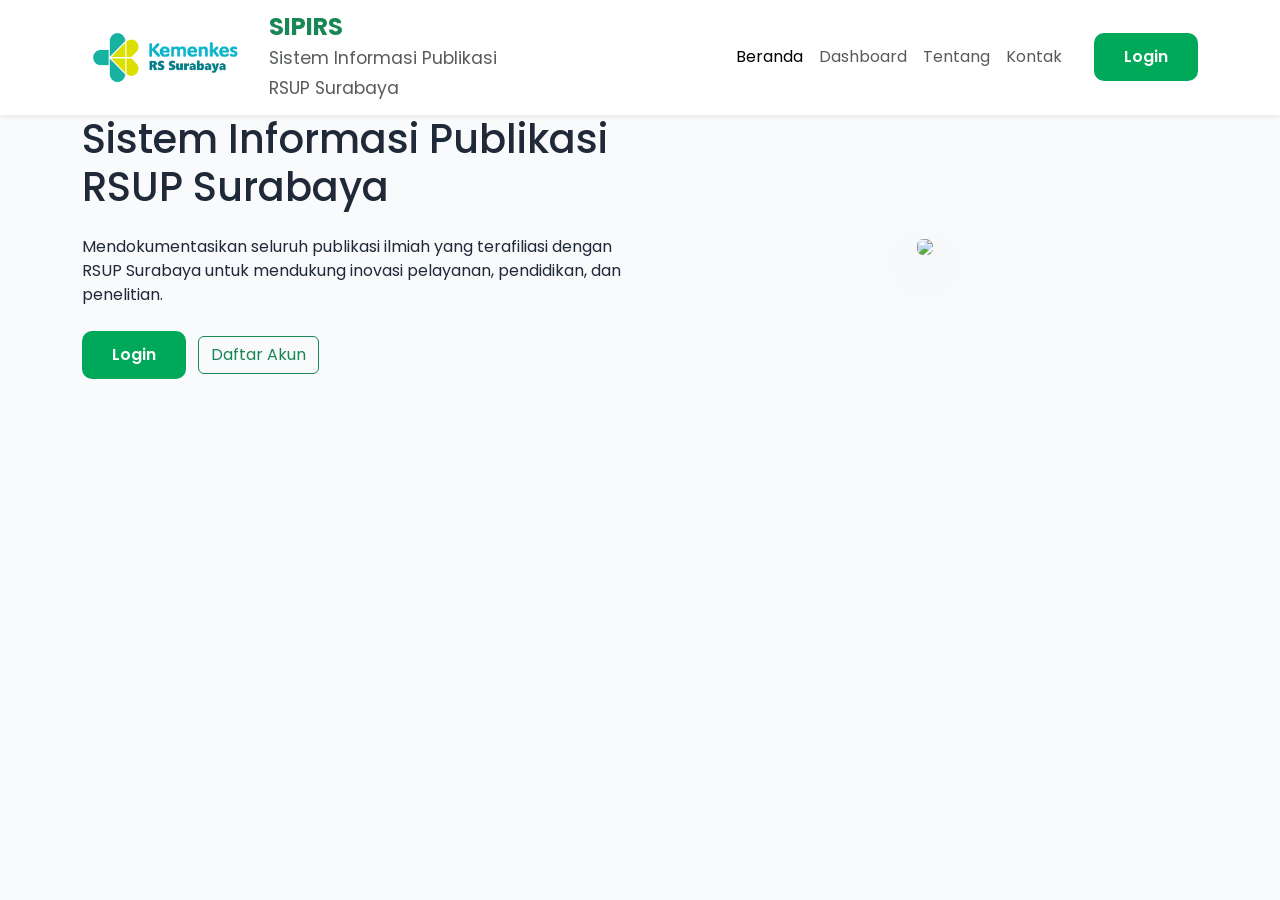
==== index.html @ 61754fc2 "Update index.html" ====
<!DOCTYPE html>
<html lang="id">

<head>

<meta charset="UTF-8">

<meta name="viewport"
content="width=device-width, initial-scale=1">

<title>SIPIRS | RSUP Surabaya</title>

<!-- Bootstrap 5 -->

<link href="https://cdn.jsdelivr.net/npm/bootstrap@5.3.7/dist/css/bootstrap.min.css" rel="stylesheet">

<!-- Bootstrap Icons -->

<link rel="stylesheet"
href="https://cdn.jsdelivr.net/npm/bootstrap-icons@1.11.3/font/bootstrap-icons.min.css">

<!-- Google Font -->

<link rel="preconnect" href="https://fonts.googleapis.com">

<link rel="preconnect"
href="https://fonts.gstatic.com"
crossorigin>

<link href="https://fonts.googleapis.com/css2?family=Poppins:wght@300;400;500;600;700&display=swap"
rel="stylesheet">

<!-- CSS -->

<link rel="stylesheet"
href="css/style.css">

</head>

<body>

<nav class="navbar navbar-expand-lg bg-white shadow-sm sticky-top">

<div class="container">

<a class="navbar-brand d-flex align-items-center" href="#">

<img src="assets/logo RSUP SURABAYA.png"
height="55"
class="me-3">

<div>

<h4 class="mb-0 text-success fw-bold">
SIPIRS
</h4>

<small class="text-muted">

Sistem Informasi Publikasi

<br>

RSUP Surabaya

</small>

</div>

</a>

<button
class="navbar-toggler"
type="button"
data-bs-toggle="collapse"
data-bs-target="#navbarNav">

<span class="navbar-toggler-icon"></span>

</button>

<div class="collapse navbar-collapse justify-content-end"
id="navbarNav">

<ul class="navbar-nav">

<li class="nav-item">

<a class="nav-link active"
href="#">

Beranda

</a>

</li>

<li class="nav-item">

<a class="nav-link"
href="#statistik">

Dashboard

</a>

</li>

<li class="nav-item">

<a class="nav-link"
href="#tentang">

Tentang

</a>

</li>

<li class="nav-item">

<a class="nav-link"
href="#kontak">

Kontak

</a>

</li>

</ul>

<a href="pages/login.html"
class="btn btn-kemenkes ms-4">

Login

</a>

</div>

</div>

</nav>



<section class="hero">

<div class="container">

<div class="row align-items-center">

<div class="col-lg-6">

<h1>

Sistem Informasi Publikasi

RSUP Surabaya

</h1>

<p class="mt-4">

Mendokumentasikan seluruh publikasi ilmiah

yang terafiliasi dengan RSUP Surabaya

untuk mendukung inovasi pelayanan,

pendidikan, dan penelitian.

</p>

<div class="mt-4">

<a href="pages/login.html"
class="btn btn-kemenkes">

Login

</a>

<a href="pages/register.html"
class="btn btn-outline-success ms-2">

Daftar Akun

</a>

</div>

</div>

<div class="col-lg-6 text-center">

<img
src="assets/hero-rsup.jpg"
class="img-fluid rounded shadow-lg">

</div>

</div>

</div>

</section>



<!-- Statistik -->



<!-- Tentang -->



<!-- Publikasi -->



<!-- Footer -->



<script src="https://cdn.jsdelivr.net/npm/bootstrap@5.3.7/dist/js/bootstrap.bundle.min.js"></script>

</body>

</html>
---- css/style.css ----
body{
    font-family:'Poppins',sans-serif;
    background:#F8FAFC;
    color:#1F2937;
}

.section{
    padding:80px 0;
}

.section-title{
    font-weight:700;
    color:#0F172A;
}

.btn-kemenkes{
    background:#00A859;
    color:white;
    border:none;
    border-radius:10px;
    padding:12px 30px;
    font-weight:600;
}

.btn-kemenkes:hover{
    background:#008C49;
    color:white;
}
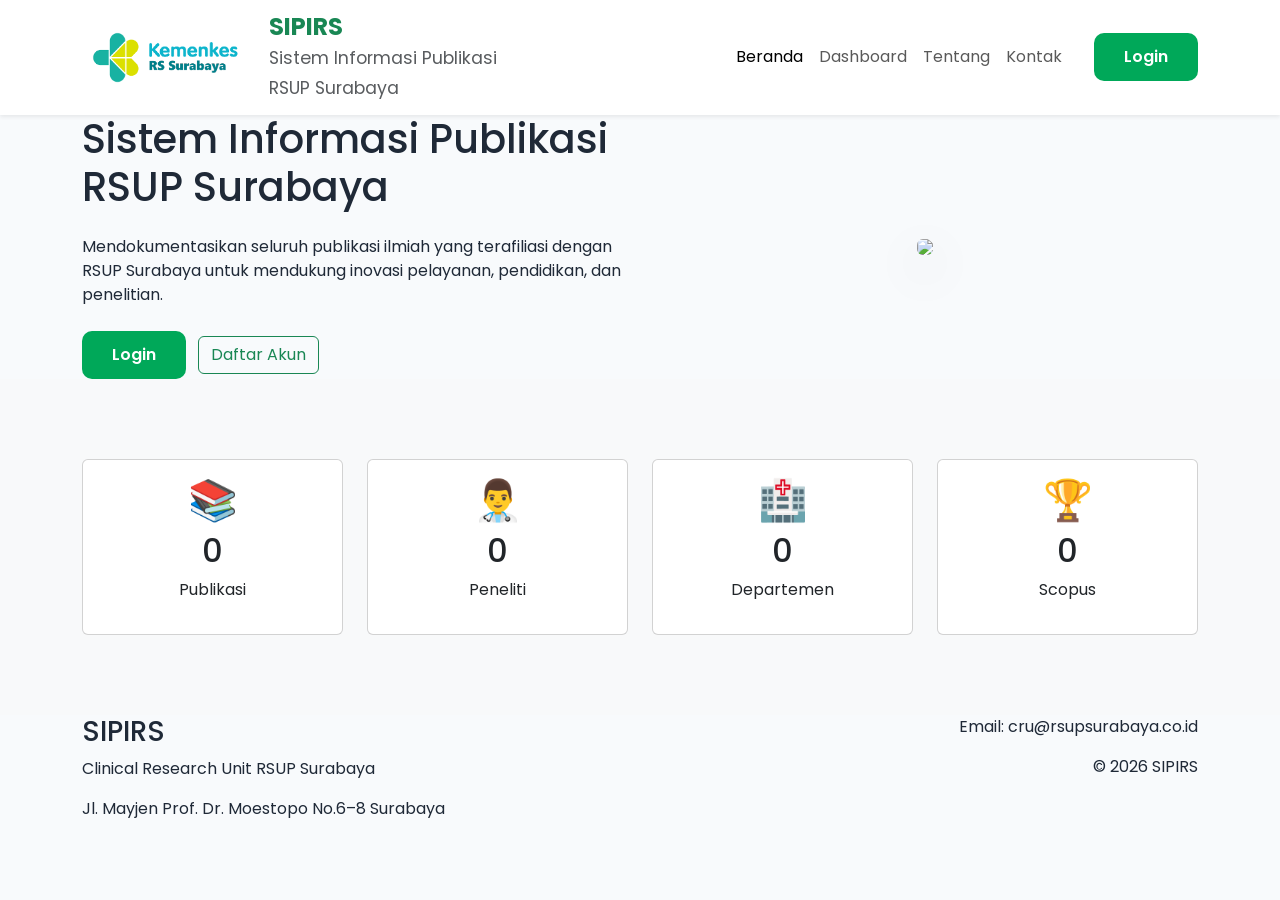
==== commit bc30494b: "Update index.html" ====
--- a/index.html
+++ b/index.html
@@ -209,7 +209,139 @@
 
 
 
-<!-- Statistik -->
+<section
+class="section bg-light"
+id="statistik">
+
+<div class="container">
+
+<div class="row text-center">
+
+<div class="col-md-3">
+
+<div class="card stat-card">
+
+<div class="card-body">
+
+<h1>
+
+📚
+
+</h1>
+
+<h2 id="totalPublikasi">
+
+0
+
+</h2>
+
+<p>
+
+Publikasi
+
+</p>
+
+</div>
+
+</div>
+
+</div>
+
+<div class="col-md-3">
+
+<div class="card stat-card">
+
+<div class="card-body">
+
+<h1>
+
+👨‍⚕️
+
+</h1>
+
+<h2 id="totalPeneliti">
+
+0
+
+</h2>
+
+<p>
+
+Peneliti
+
+</p>
+
+</div>
+
+</div>
+
+</div>
+
+<div class="col-md-3">
+
+<div class="card stat-card">
+
+<div class="card-body">
+
+<h1>
+
+🏥
+
+</h1>
+
+<h2 id="totalDepartemen">
+
+0
+
+</h2>
+
+<p>
+
+Departemen
+
+</p>
+
+</div>
+
+</div>
+
+</div>
+
+<div class="col-md-3">
+
+<div class="card stat-card">
+
+<div class="card-body">
+
+<h1>
+
+🏆
+
+</h1>
+
+<h2 id="totalScopus">
+
+0
+
+</h2>
+
+<p>
+
+Scopus
+
+</p>
+
+</div>
+
+</div>
+
+</div>
+
+</div>
+
+</div>
+
+</section>
 
 
 
@@ -221,7 +353,63 @@
 
 
 
-<!-- Footer -->
+<footer
+class="footer"
+id="kontak">
+
+<div class="container">
+
+<div class="row">
+
+<div class="col-lg-6">
+
+<h3>
+
+SIPIRS
+
+</h3>
+
+<p>
+
+Clinical Research Unit
+
+RSUP Surabaya
+
+</p>
+
+<p>
+
+Jl. Mayjen Prof. Dr. Moestopo No.6–8
+
+Surabaya
+
+</p>
+
+</div>
+
+<div class="col-lg-6 text-lg-end">
+
+<p>
+
+Email:
+
+cru@rsupsurabaya.co.id
+
+</p>
+
+<p>
+
+© 2026 SIPIRS
+
+</p>
+
+</div>
+
+</div>
+
+</div>
+
+</footer>
 
 
 
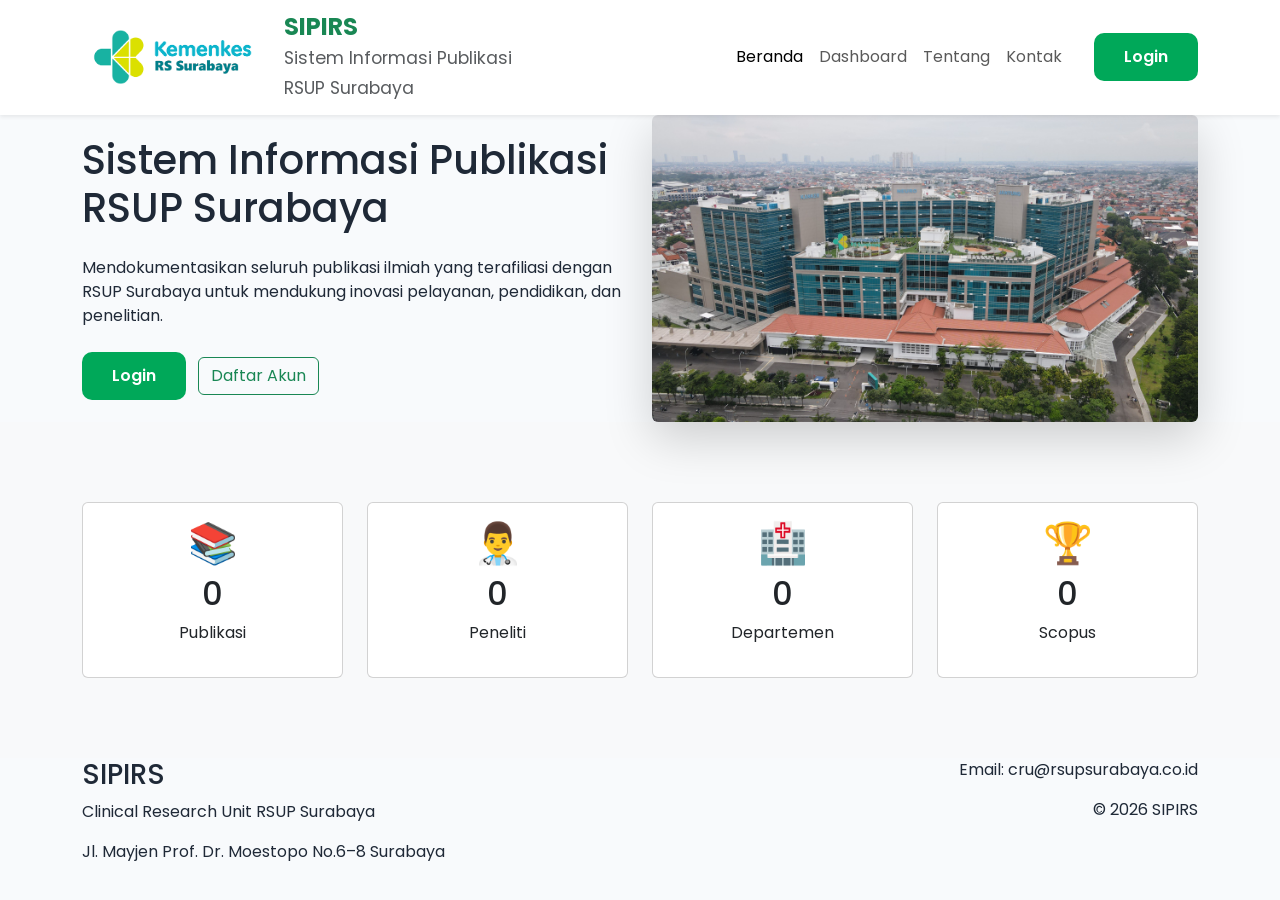
==== commit 28a79fc5: "Update index.html" ====
--- a/index.html
+++ b/index.html
@@ -39,6 +39,8 @@
 
 <body>
 
+<!-- Navbar -->
+  
 <nav class="navbar navbar-expand-lg bg-white shadow-sm sticky-top">
 
 <div class="container">
@@ -46,7 +48,8 @@
 <a class="navbar-brand d-flex align-items-center" href="#">
 
 <img src="assets/logo RSUP SURABAYA.png"
-height="55"
+alt="Logo RSUP Surabaya"
+height="60"
 class="me-3">
 
 <div>
@@ -56,14 +59,9 @@
 </h4>
 
 <small class="text-muted">
-
-Sistem Informasi Publikasi
-
-<br>
-
+Sistem Informasi Publikasi<br>
 RSUP Surabaya
-
-</small>
+</small>  
 
 </div>
 
@@ -143,7 +141,8 @@
 
 </nav>
 
-
+  
+<!-- Hero -->
 
 <section class="hero">
 
@@ -208,6 +207,7 @@
 </section>
 
 
+<!-- Statistik -->  
 
 <section
 class="section bg-light"
@@ -352,7 +352,8 @@
 <!-- Publikasi -->
 
 
-
+<!-- Footer -->
+  
 <footer
 class="footer"
 id="kontak">
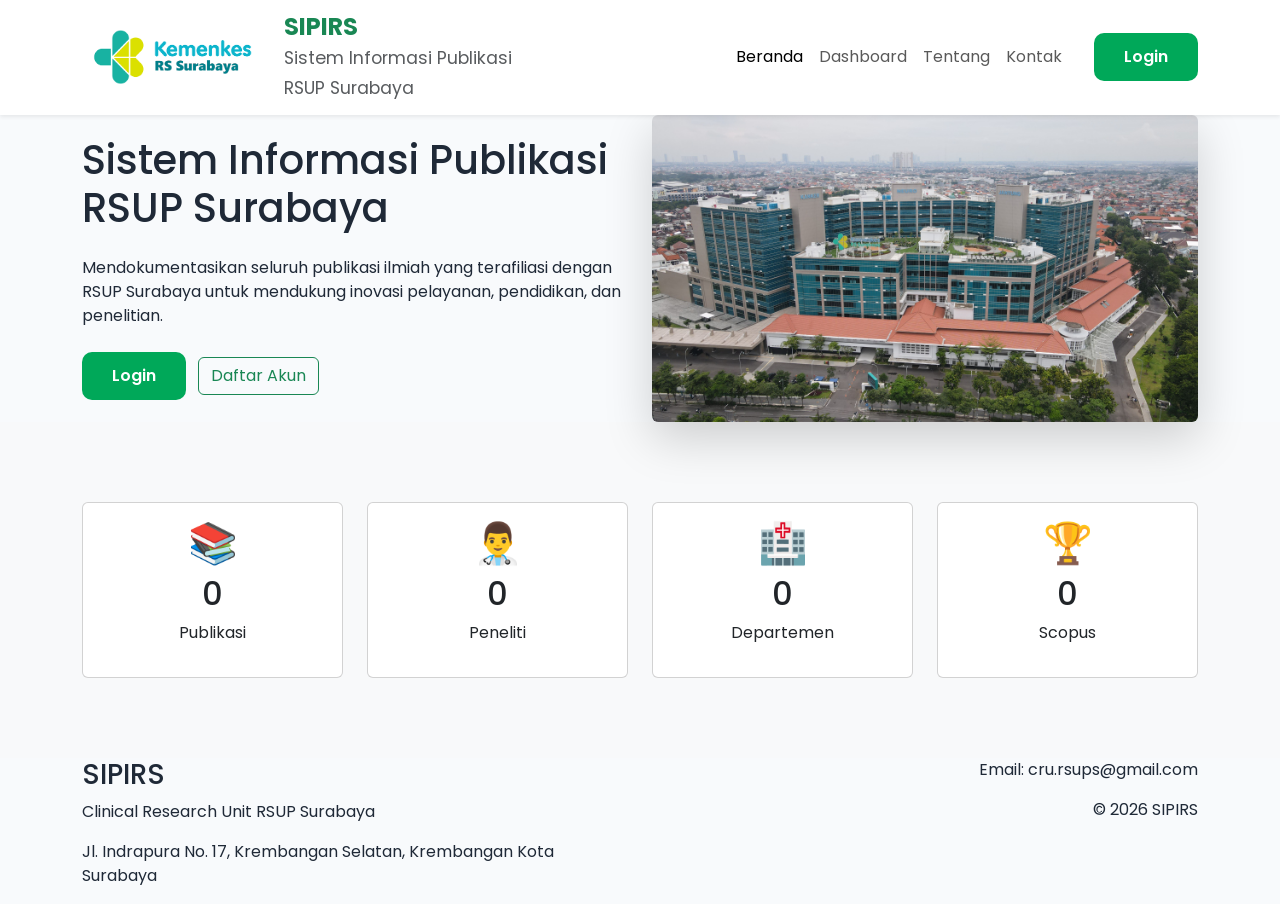
==== commit 51d507b5: "Update index.html" ====
--- a/index.html
+++ b/index.html
@@ -380,9 +380,9 @@
 
 <p>
 
-Jl. Mayjen Prof. Dr. Moestopo No.6–8
-
-Surabaya
+Jl. Indrapura No. 17, Krembangan Selatan, Krembangan
+
+Kota Surabaya
 
 </p>
 
@@ -394,7 +394,7 @@
 
 Email:
 
-cru@rsupsurabaya.co.id
+cru.rsups@gmail.com
 
 </p>
 
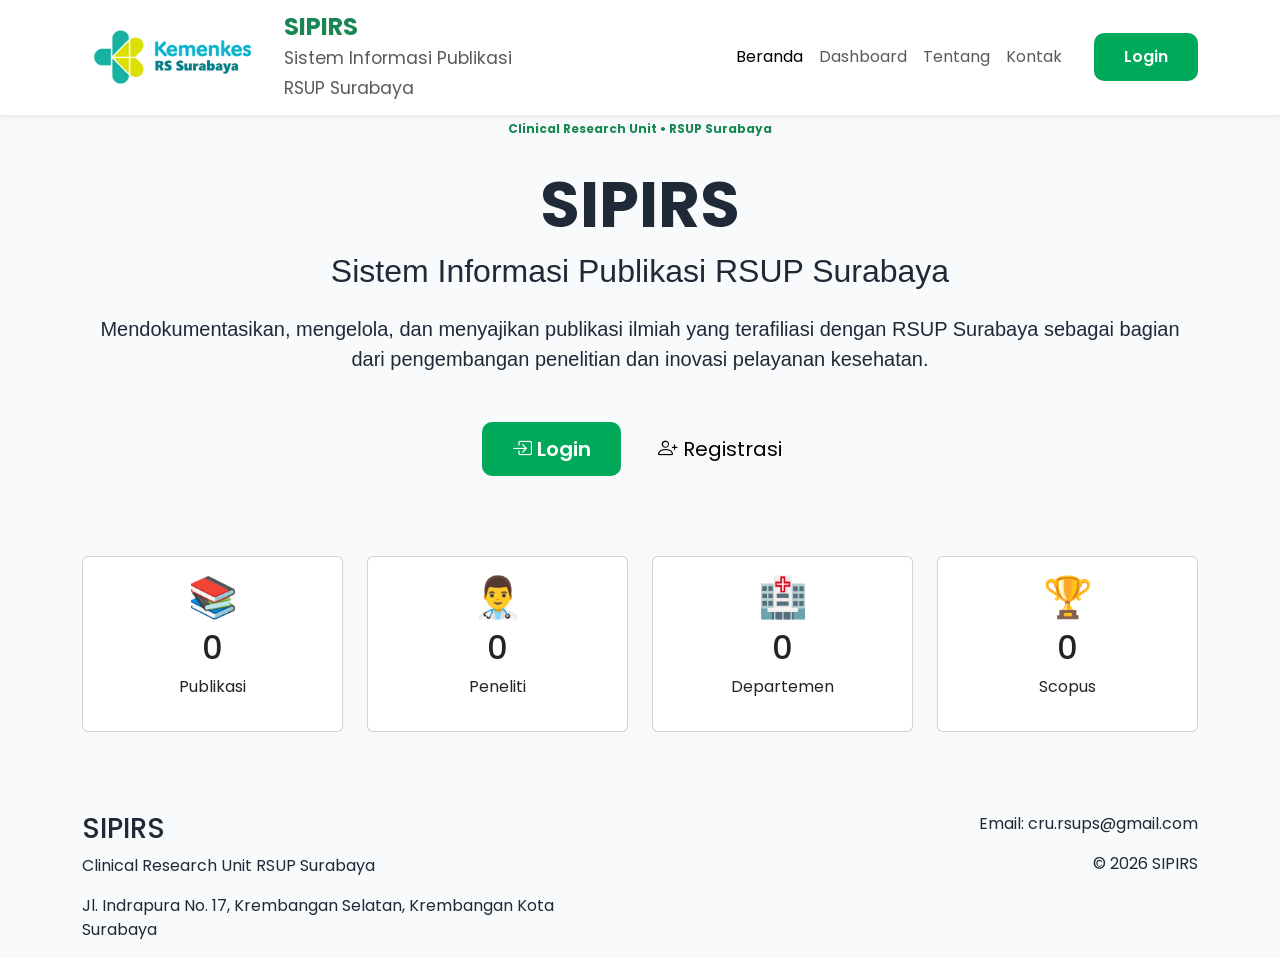
==== commit 9eeddba4: "Update index.html" ====
--- a/index.html
+++ b/index.html
@@ -47,7 +47,7 @@
 
 <a class="navbar-brand d-flex align-items-center" href="#">
 
-<img src="assets/logo RSUP SURABAYA.png"
+<img src="assets/logo-rsup.png"
 alt="Logo RSUP Surabaya"
 height="60"
 class="me-3">
@@ -142,63 +142,59 @@
 </nav>
 
   
-<!-- Hero -->
+<!-- HERO -->
 
 <section class="hero">
 
-<div class="container">
-
-<div class="row align-items-center">
-
-<div class="col-lg-6">
-
-<h1>
+<div class="container text-center">
+
+<div class="hero-content">
+
+<span class="badge bg-light text-success px-3 py-2 mb-4">
+
+Clinical Research Unit • RSUP Surabaya
+
+</span>
+
+<h1 class="display-3 fw-bold">
+
+SIPIRS
+
+</h1>
+
+<h2 class="fw-light mb-4">
 
 Sistem Informasi Publikasi
 
 RSUP Surabaya
 
-</h1>
-
-<p class="mt-4">
-
-Mendokumentasikan seluruh publikasi ilmiah
-
-yang terafiliasi dengan RSUP Surabaya
-
-untuk mendukung inovasi pelayanan,
-
-pendidikan, dan penelitian.
-
-</p>
-
-<div class="mt-4">
+</h2>
+
+<p class="lead mb-5">
+
+Mendokumentasikan, mengelola, dan menyajikan publikasi ilmiah
+yang terafiliasi dengan RSUP Surabaya sebagai bagian dari
+pengembangan penelitian dan inovasi pelayanan kesehatan.
+
+</p>
 
 <a href="pages/login.html"
-class="btn btn-kemenkes">
+class="btn btn-kemenkes btn-lg">
+
+<i class="bi bi-box-arrow-in-right"></i>
 
 Login
 
 </a>
 
 <a href="pages/register.html"
-class="btn btn-outline-success ms-2">
-
-Daftar Akun
-
-</a>
-
-</div>
-
-</div>
-
-<div class="col-lg-6 text-center">
-
-<img
-src="assets/hero-rsup.jpg"
-class="img-fluid rounded shadow-lg">
-
-</div>
+class="btn btn-light btn-lg ms-3">
+
+<i class="bi bi-person-plus"></i>
+
+Registrasi
+
+</a>
 
 </div>
 
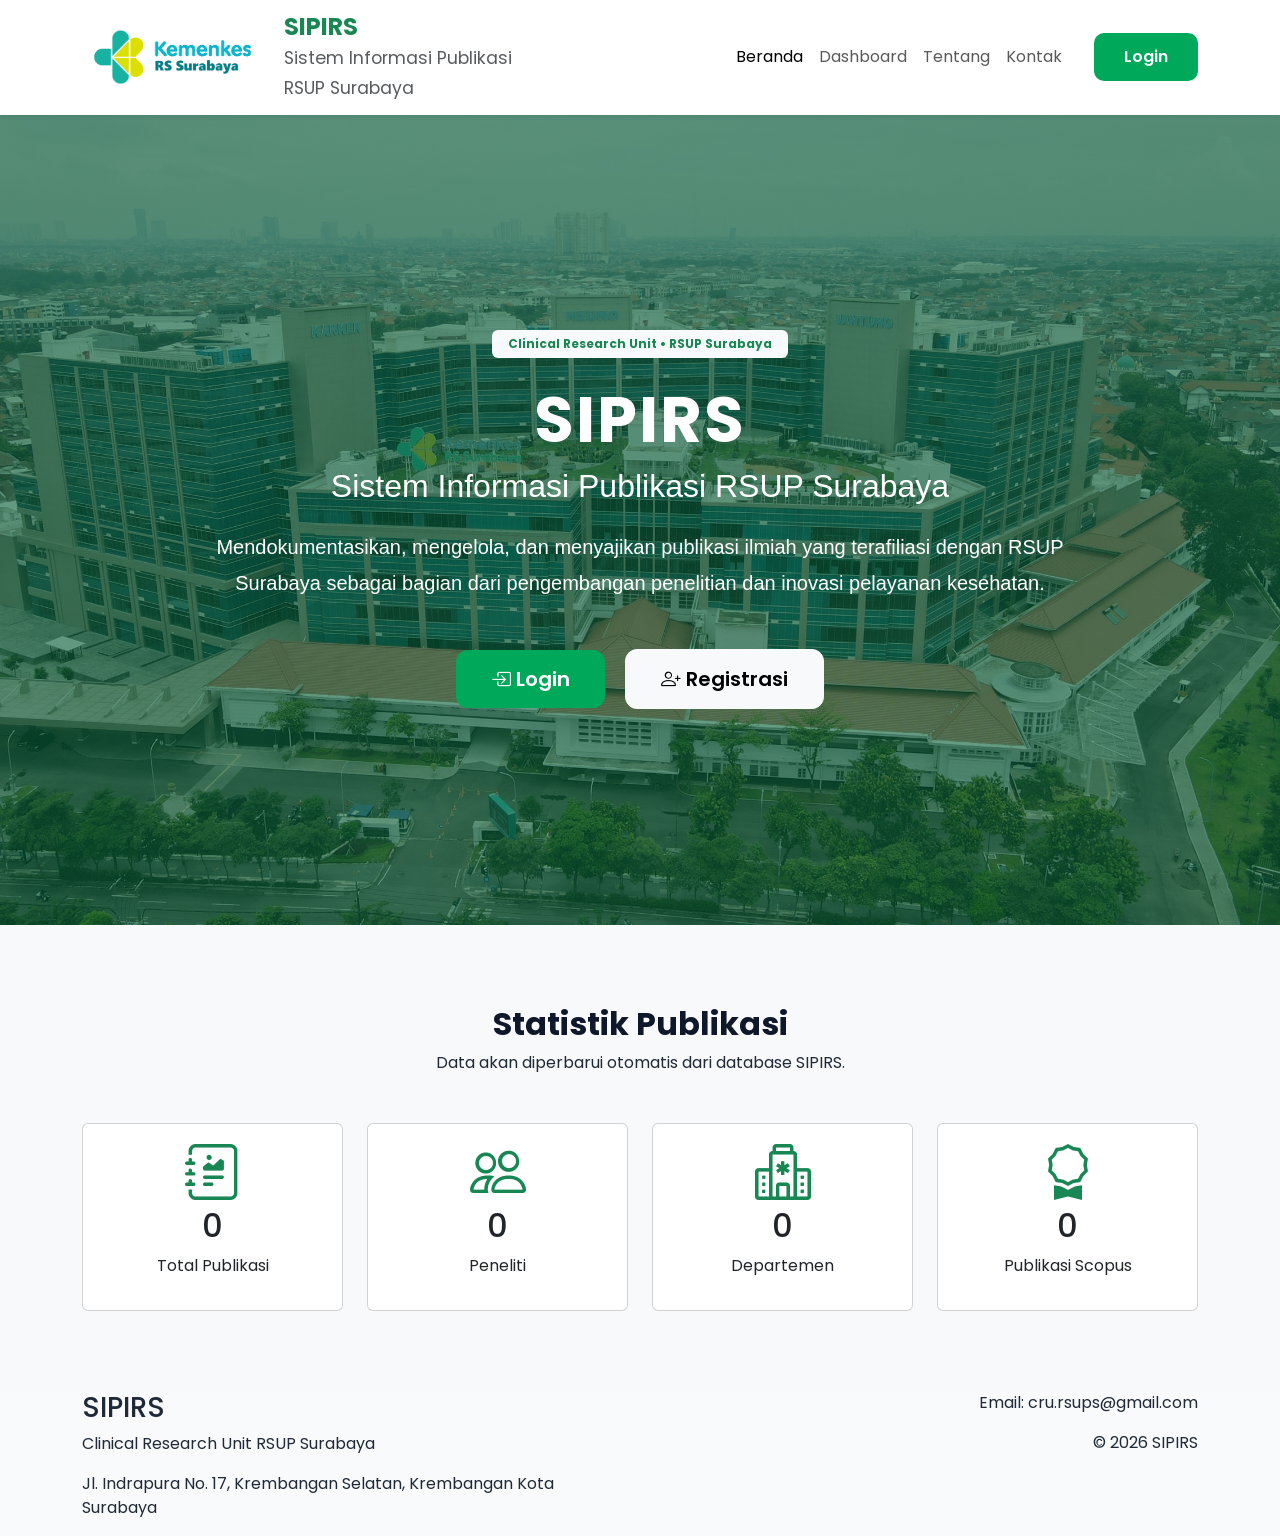
==== commit 541ad255: "Update index.html" ====
--- a/index.html
+++ b/index.html
@@ -205,37 +205,39 @@
 
 <!-- Statistik -->  
 
-<section
-class="section bg-light"
-id="statistik">
+<section class="section bg-light" id="statistik">
 
 <div class="container">
 
-<div class="row text-center">
+<div class="text-center mb-5">
+
+<h2 class="section-title">
+
+Statistik Publikasi
+
+</h2>
+
+<p>
+
+Data akan diperbarui otomatis dari database SIPIRS.
+
+</p>
+
+</div>
+
+<div class="row g-4">
 
 <div class="col-md-3">
 
-<div class="card stat-card">
-
-<div class="card-body">
-
-<h1>
-
-📚
-
-</h1>
-
-<h2 id="totalPublikasi">
-
-0
-
-</h2>
-
-<p>
-
-Publikasi
-
-</p>
+<div class="card stat-card h-100">
+
+<div class="card-body text-center">
+
+<i class="bi bi-journal-richtext display-4 text-success"></i>
+
+<h2 id="totalPublikasi">0</h2>
+
+<p>Total Publikasi</p>
 
 </div>
 
@@ -245,27 +247,15 @@
 
 <div class="col-md-3">
 
-<div class="card stat-card">
-
-<div class="card-body">
-
-<h1>
-
-👨‍⚕️
-
-</h1>
-
-<h2 id="totalPeneliti">
-
-0
-
-</h2>
-
-<p>
-
-Peneliti
-
-</p>
+<div class="card stat-card h-100">
+
+<div class="card-body text-center">
+
+<i class="bi bi-people display-4 text-success"></i>
+
+<h2 id="totalPeneliti">0</h2>
+
+<p>Peneliti</p>
 
 </div>
 
@@ -275,27 +265,15 @@
 
 <div class="col-md-3">
 
-<div class="card stat-card">
-
-<div class="card-body">
-
-<h1>
-
-🏥
-
-</h1>
-
-<h2 id="totalDepartemen">
-
-0
-
-</h2>
-
-<p>
-
-Departemen
-
-</p>
+<div class="card stat-card h-100">
+
+<div class="card-body text-center">
+
+<i class="bi bi-hospital display-4 text-success"></i>
+
+<h2 id="totalDepartemen">0</h2>
+
+<p>Departemen</p>
 
 </div>
 
@@ -305,27 +283,15 @@
 
 <div class="col-md-3">
 
-<div class="card stat-card">
-
-<div class="card-body">
-
-<h1>
-
-🏆
-
-</h1>
-
-<h2 id="totalScopus">
-
-0
-
-</h2>
-
-<p>
-
-Scopus
-
-</p>
+<div class="card stat-card h-100">
+
+<div class="card-body text-center">
+
+<i class="bi bi-award display-4 text-success"></i>
+
+<h2 id="totalScopus">0</h2>
+
+<p>Publikasi Scopus</p>
 
 </div>
 
@@ -338,7 +304,6 @@
 </div>
 
 </section>
-
 
 
 <!-- Tentang -->
--- a/css/style.css
+++ b/css/style.css
@@ -26,3 +26,71 @@
     background:#008C49;
     color:white;
 }
+
+/* HERO */
+
+.hero{
+
+height:90vh;
+
+background:
+linear-gradient(
+rgba(0,90,50,.60),
+rgba(0,90,50,.60)
+),
+
+url("../assets/hero-rsup.jpg");
+
+background-size:cover;
+
+background-position:center;
+
+display:flex;
+
+align-items:center;
+
+justify-content:center;
+
+color:white;
+
+}
+
+.hero-content{
+
+max-width:850px;
+
+margin:auto;
+
+}
+
+.hero h1{
+
+font-weight:700;
+
+letter-spacing:2px;
+
+}
+
+.hero h2{
+
+font-weight:300;
+
+}
+
+.hero p{
+
+font-size:20px;
+
+line-height:1.8;
+
+}
+
+.hero .btn{
+
+padding:14px 35px;
+
+border-radius:12px;
+
+font-weight:600;
+
+}
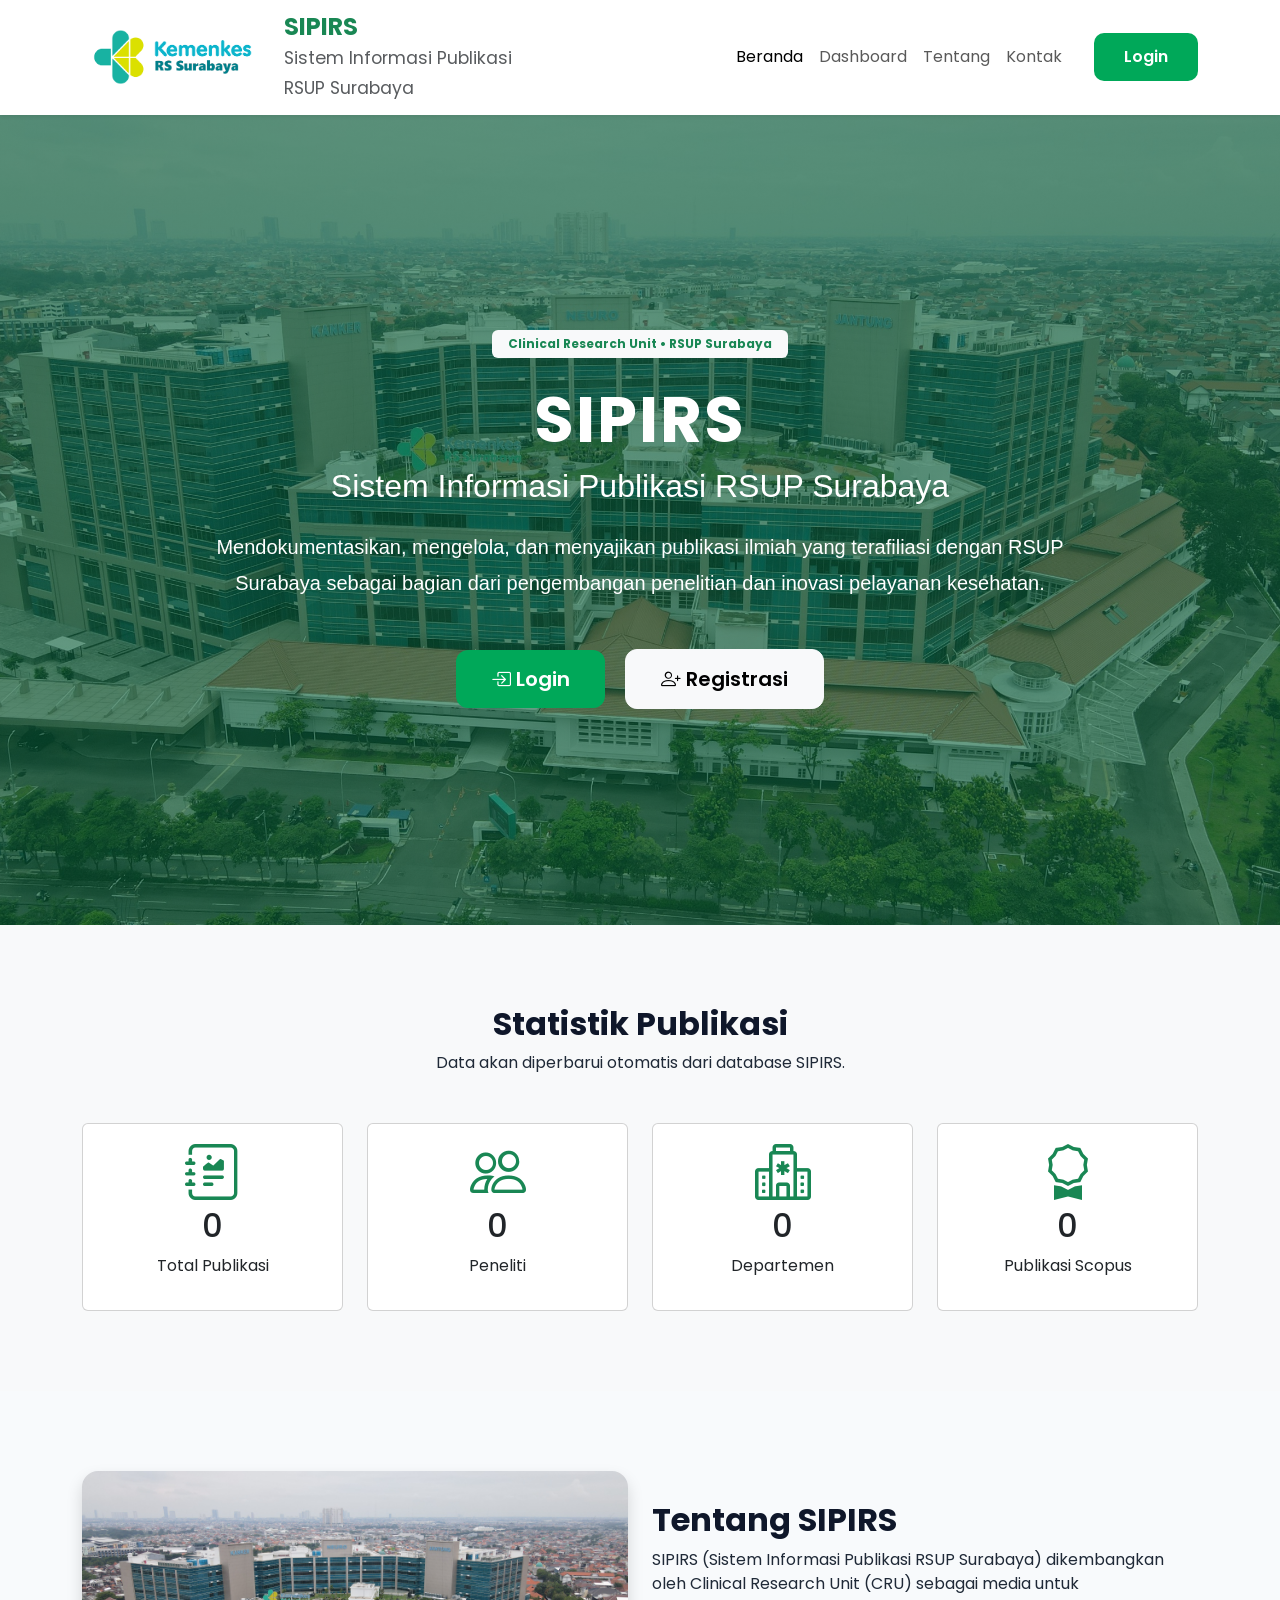
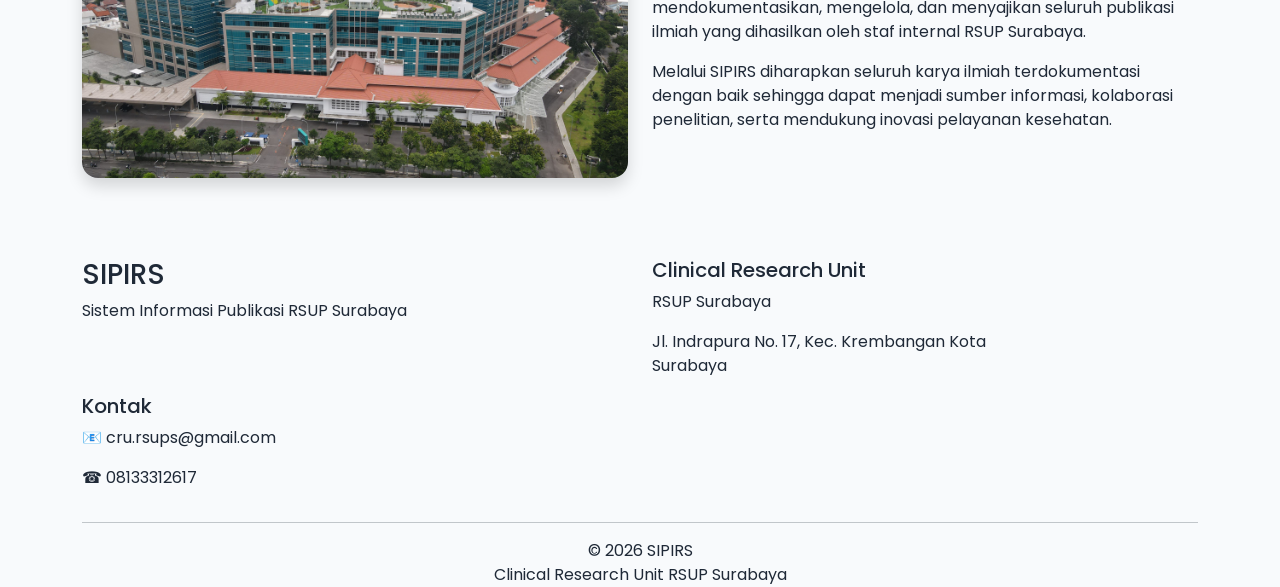
==== commit ba0a02e4: "Membuat Homepage SIPIRS v1.0" ====
--- a/index.html
+++ b/index.html
@@ -308,16 +308,60 @@
 
 <!-- Tentang -->
 
-
+<section class="section" id="tentang">
+
+<div class="container">
+
+<div class="row align-items-center">
+
+<div class="col-lg-6">
+
+<img src="assets/hero-rsup.jpg"
+class="img-fluid rounded-4 shadow">
+
+</div>
+
+<div class="col-lg-6">
+
+<h2 class="section-title">
+
+Tentang SIPIRS
+
+</h2>
+
+<p>
+
+SIPIRS (Sistem Informasi Publikasi RSUP Surabaya)
+dikembangkan oleh Clinical Research Unit (CRU)
+sebagai media untuk mendokumentasikan,
+mengelola, dan menyajikan seluruh publikasi ilmiah
+yang dihasilkan oleh staf internal RSUP Surabaya.
+
+</p>
+
+<p>
+
+Melalui SIPIRS diharapkan seluruh karya ilmiah
+terdokumentasi dengan baik sehingga dapat menjadi
+sumber informasi, kolaborasi penelitian, serta
+mendukung inovasi pelayanan kesehatan.
+
+</p>
+
+</div>
+
+</div>
+
+</div>
+
+</section>
 
 <!-- Publikasi -->
 
 
 <!-- Footer -->
   
-<footer
-class="footer"
-id="kontak">
+<footer class="footer">
 
 <div class="container">
 
@@ -325,58 +369,72 @@
 
 <div class="col-lg-6">
 
-<h3>
-
-SIPIRS
-
-</h3>
-
-<p>
+<h3>SIPIRS</h3>
+
+<p>
+
+Sistem Informasi Publikasi
+
+RSUP Surabaya
+
+</p>
+  
+</div>
+
+<div class="col-lg-4">
+  
+<h5>Clinical Research Unit</h5>
+
+<p>  
+
+RSUP Surabaya
+
+</p>
+
+<p>
+
+Jl. Indrapura No. 17, Kec. Krembangan
+
+Kota Surabaya
+
+</p>
+
+</div>
+
+<div class="col-lg-4">
+
+<h5>Kontak</h5>  
+  
+<p>
+
+📧 cru.rsups@gmail.com
+
+</p>
+
+<p>
+
+☎ 08133312617
+  
+</p>
+
+</div>  
+
+</div>
+
+<hr>
+
+<div class="text-center">
+
+© 2026 SIPIRS
+
+<br>
 
 Clinical Research Unit
 
 RSUP Surabaya
 
-</p>
-
-<p>
-
-Jl. Indrapura No. 17, Krembangan Selatan, Krembangan
-
-Kota Surabaya
-
-</p>
-
-</div>
-
-<div class="col-lg-6 text-lg-end">
-
-<p>
-
-Email:
-
-cru.rsups@gmail.com
-
-</p>
-
-<p>
-
-© 2026 SIPIRS
-
-</p>
-
-</div>
-
 </div>
 
 </div>
 
 </footer>
-
-
-
-<script src="https://cdn.jsdelivr.net/npm/bootstrap@5.3.7/dist/js/bootstrap.bundle.min.js"></script>
-
-</body>
-
-</html>
